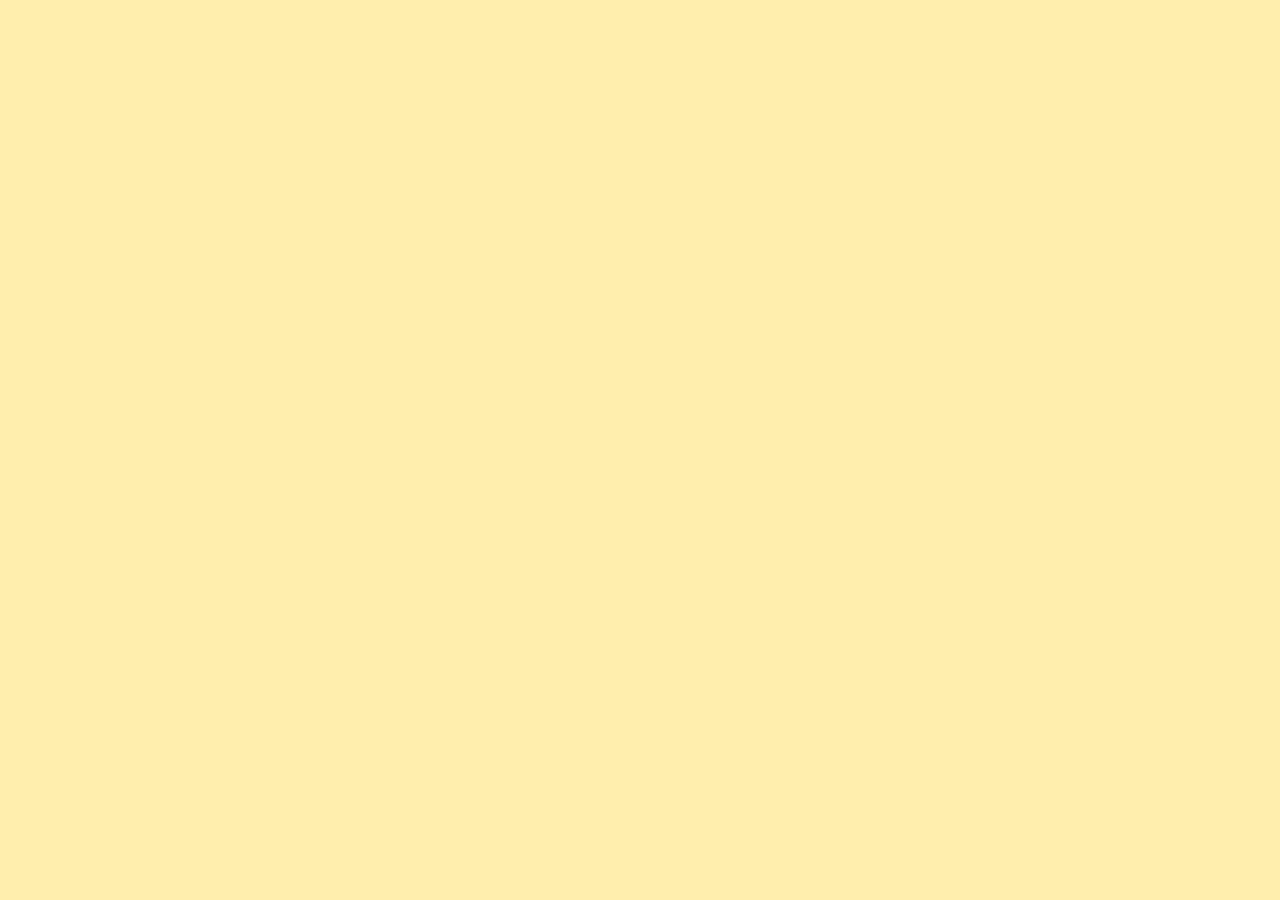
==== scrimba/image-grid.html @ 5368317b "Create boilerplate for image-grid example" ====
<!DOCTYPE html>
<html lang="en">
<head>
    <meta charset="UTF-8">
    <meta name="viewport" content="width=device-width, initial-scale=1.0">
    <title>REsponsive Image Grid</title>
    <link rel="stylesheet" href="./css/basic.css">
    <link rel="stylesheet" href="./css/image-grid.css">
</head>
<body>
    
</body>
</html>
---- scrimba/css/basic.css ----
.container > div {
    display: flex;
    justify-content: center;
    align-items: center;
    font-size: 2em;
    color: #ffeead;
}

html, body {
  background-color: #ffeead;
  box-sizing: border-box;
  height: 100%;
  padding: 10px;
  margin: 0px;
}

.container > div:nth-child(1n) {
  background-color: #96ceb4;	
}

.container > div:nth-child(3n) {
  background-color: #88d8b0;
}

.container > div:nth-child(2n) {
      background-color: #ff6f69;
}

.container > div:nth-child(4n) {
      background-color: #ffcc5c;
}

a {
    text-decoration: none;
    color: inherit;
}
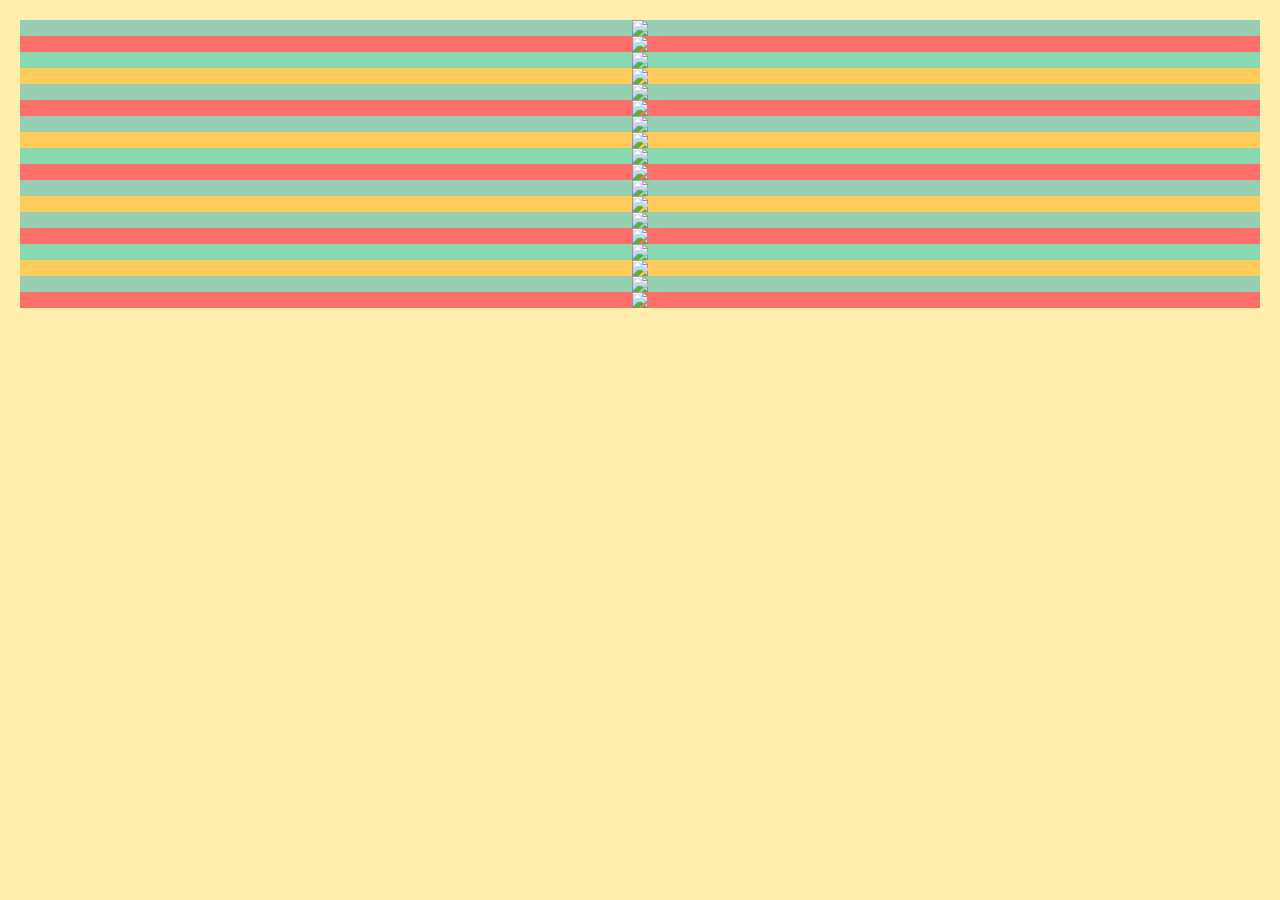
==== commit 291789fb: "Create HTML markup for the image-grid example" ====
--- a/scrimba/image-grid.html
+++ b/scrimba/image-grid.html
@@ -8,6 +8,25 @@
     <link rel="stylesheet" href="./css/image-grid.css">
 </head>
 <body>
-    
+    <div class="container">
+        <div><img src="img/normal1.jpg"/></div>
+        <div class="vertical"><img src="img/vertical1.jpg"/></div>
+        <div class="horizontal"><img src="img/horizontal1.jpg"/></div>
+        <div><img src="img/normal2.jpg"/></div>
+        <div><img src="img/normal3.jpg"/></div>
+        <div class="big"><img src="img/big1.jpg"/></div>
+        <div><img src="img/normal4.jpg"/></div>
+        <div class="vertical"><img src="img/vertical2.jpg"/></div>
+        <div><img src="img/normal5.jpg"/></div>
+        <div class="horizontal"><img src="img/horizontal2.jpg"/></div>
+        <div><img src="img/normal6.jpg"/></div>
+        <div class="big"><img src="img/big2.jpg"/></div>
+        <div><img src="img/normal7.jpg"/></div>
+        <div class="horizontal"><img src="img/horizontal3.jpg"/></div>
+        <div><img src="img/normal8.jpg"/></div>
+        <div class="big"><img src="img/big3.jpg"/></div>
+        <div><img src="img/normal9.jpg"/></div>
+        <div class="vertical"><img src="img/vertical3.jpg"/></div>
+    </div>
 </body>
 </html>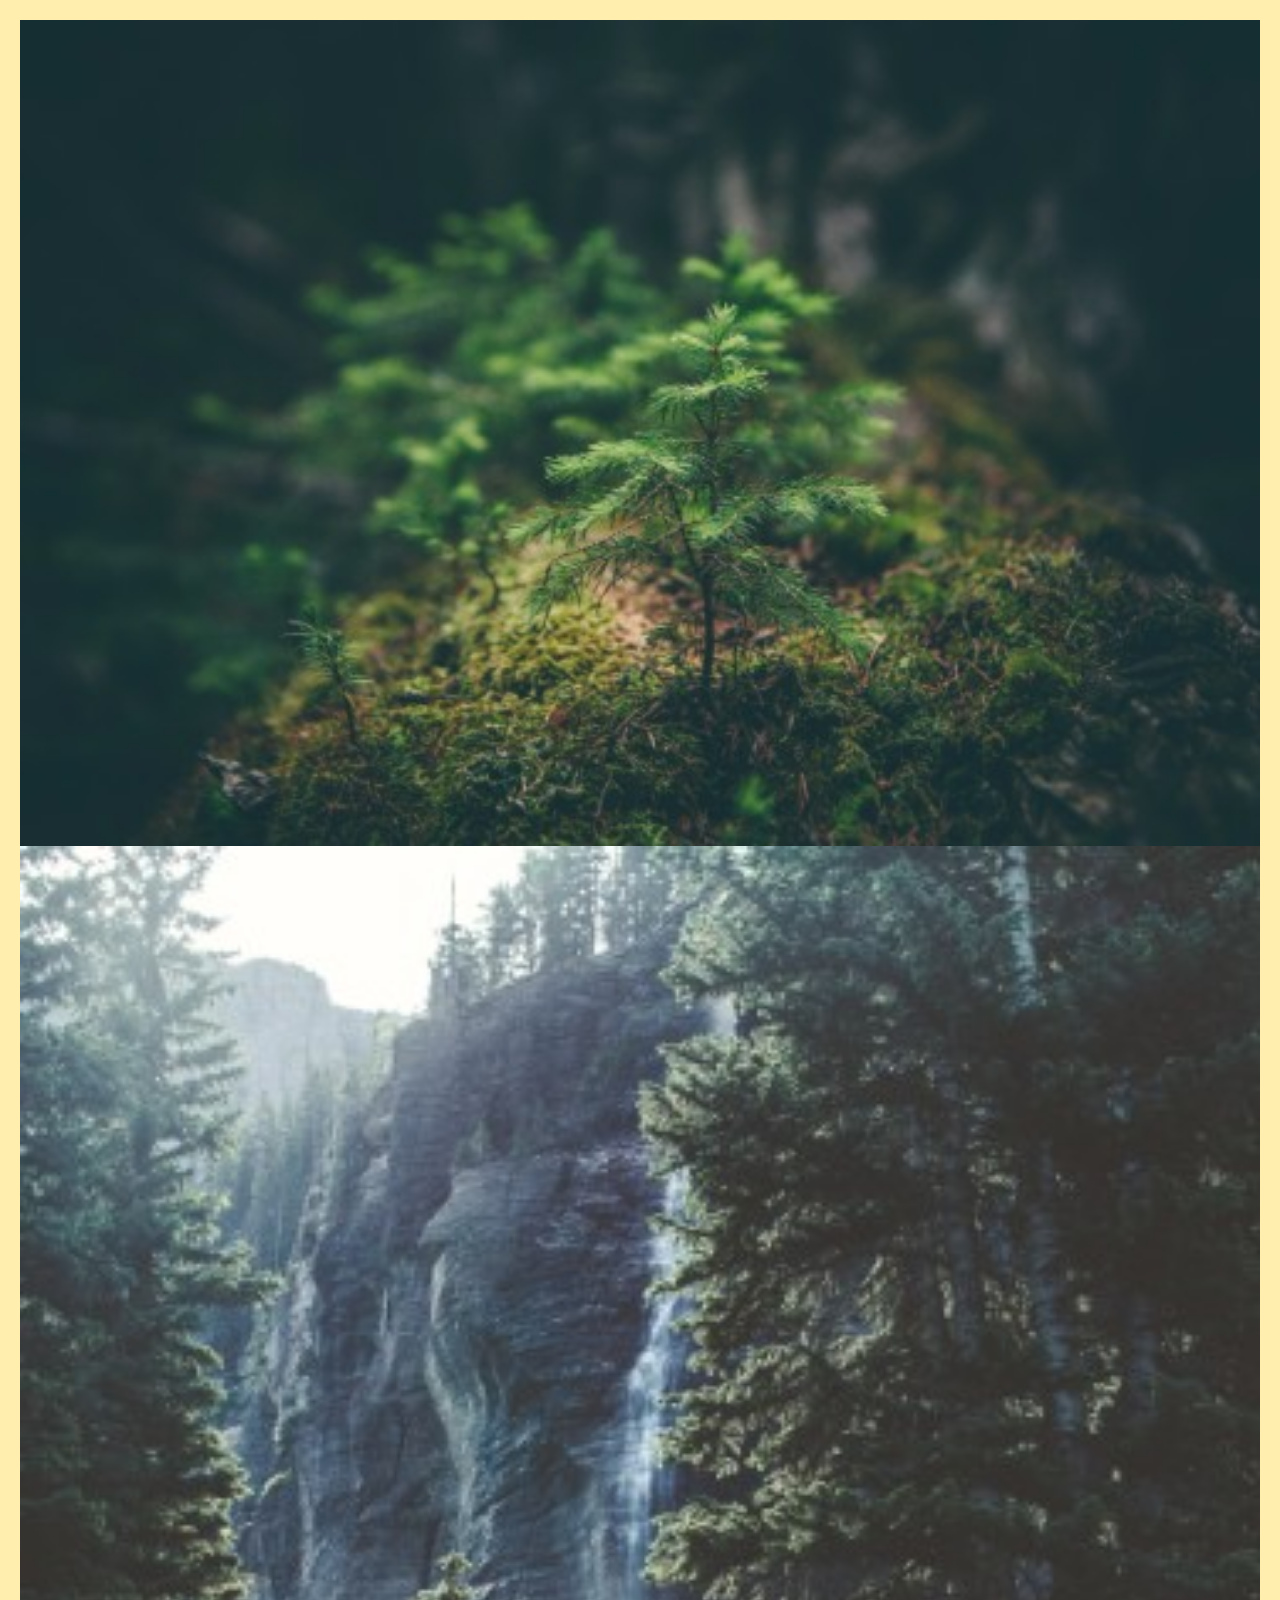
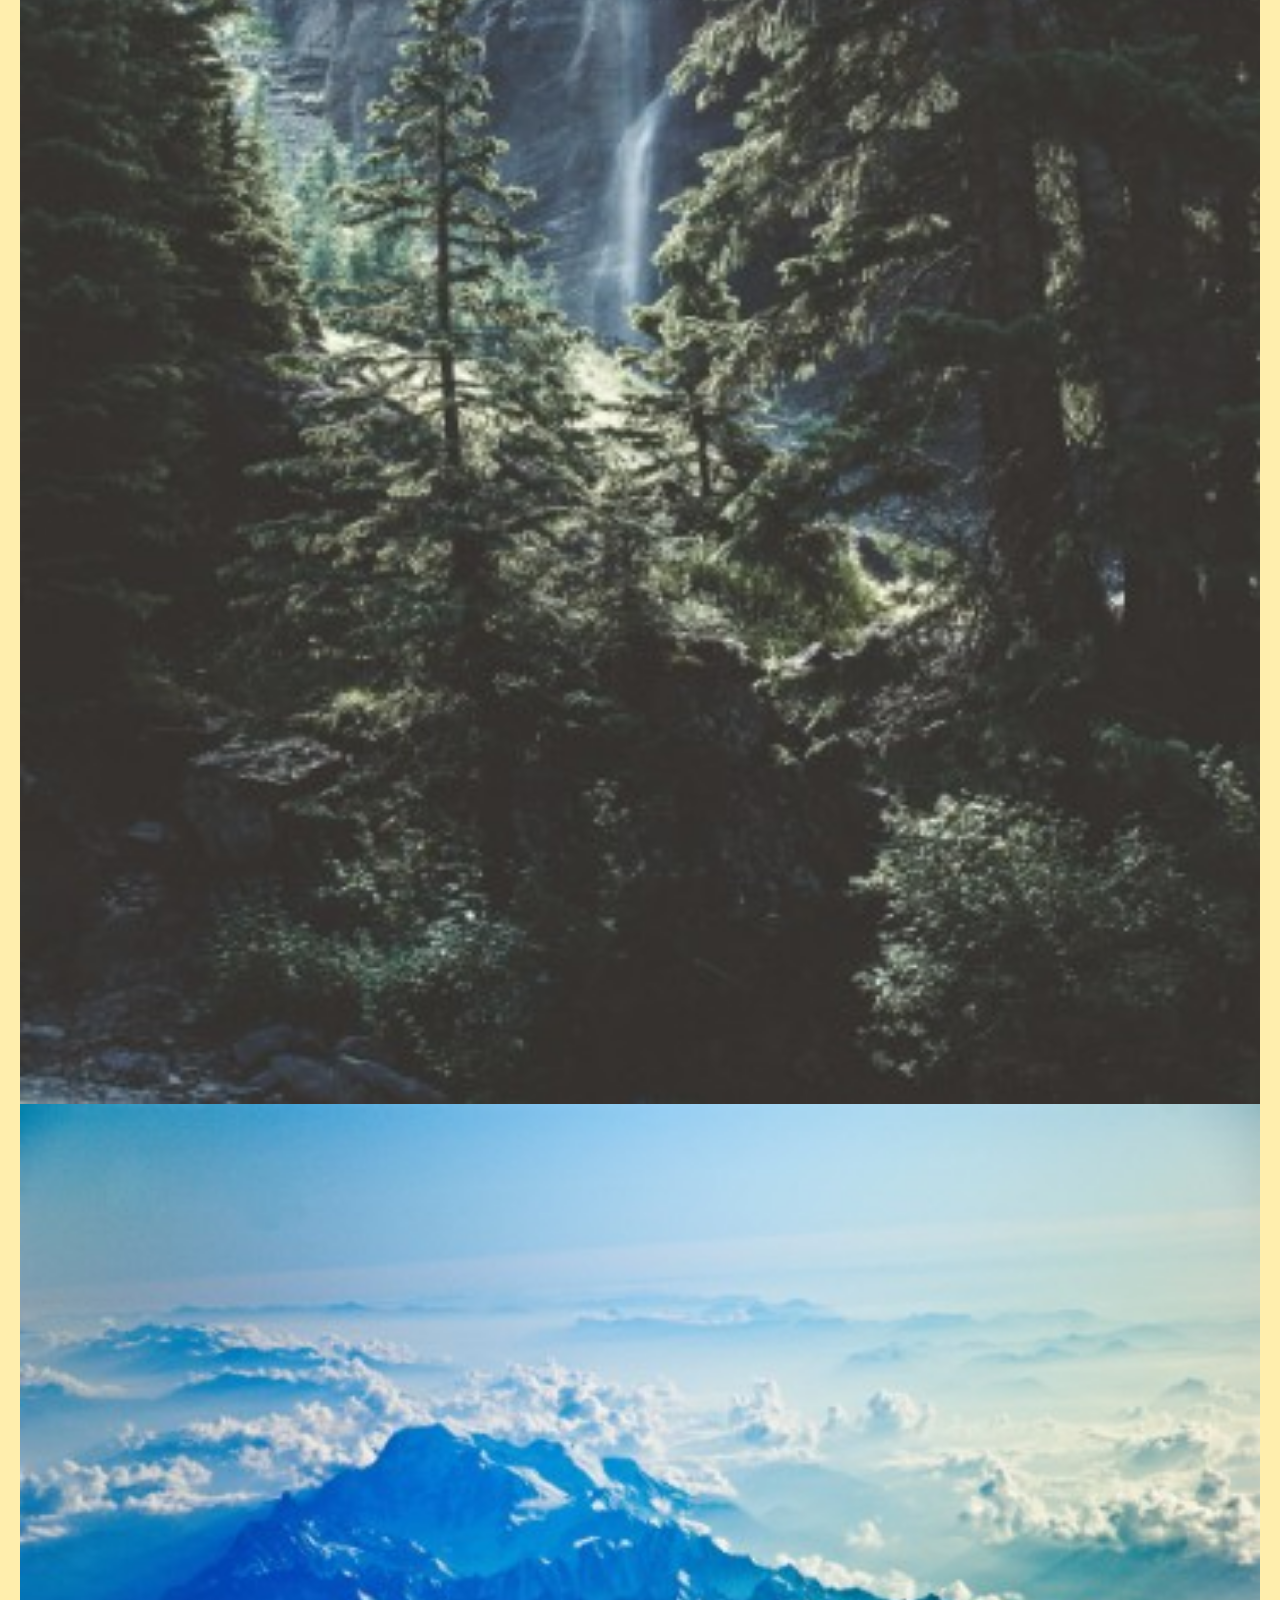
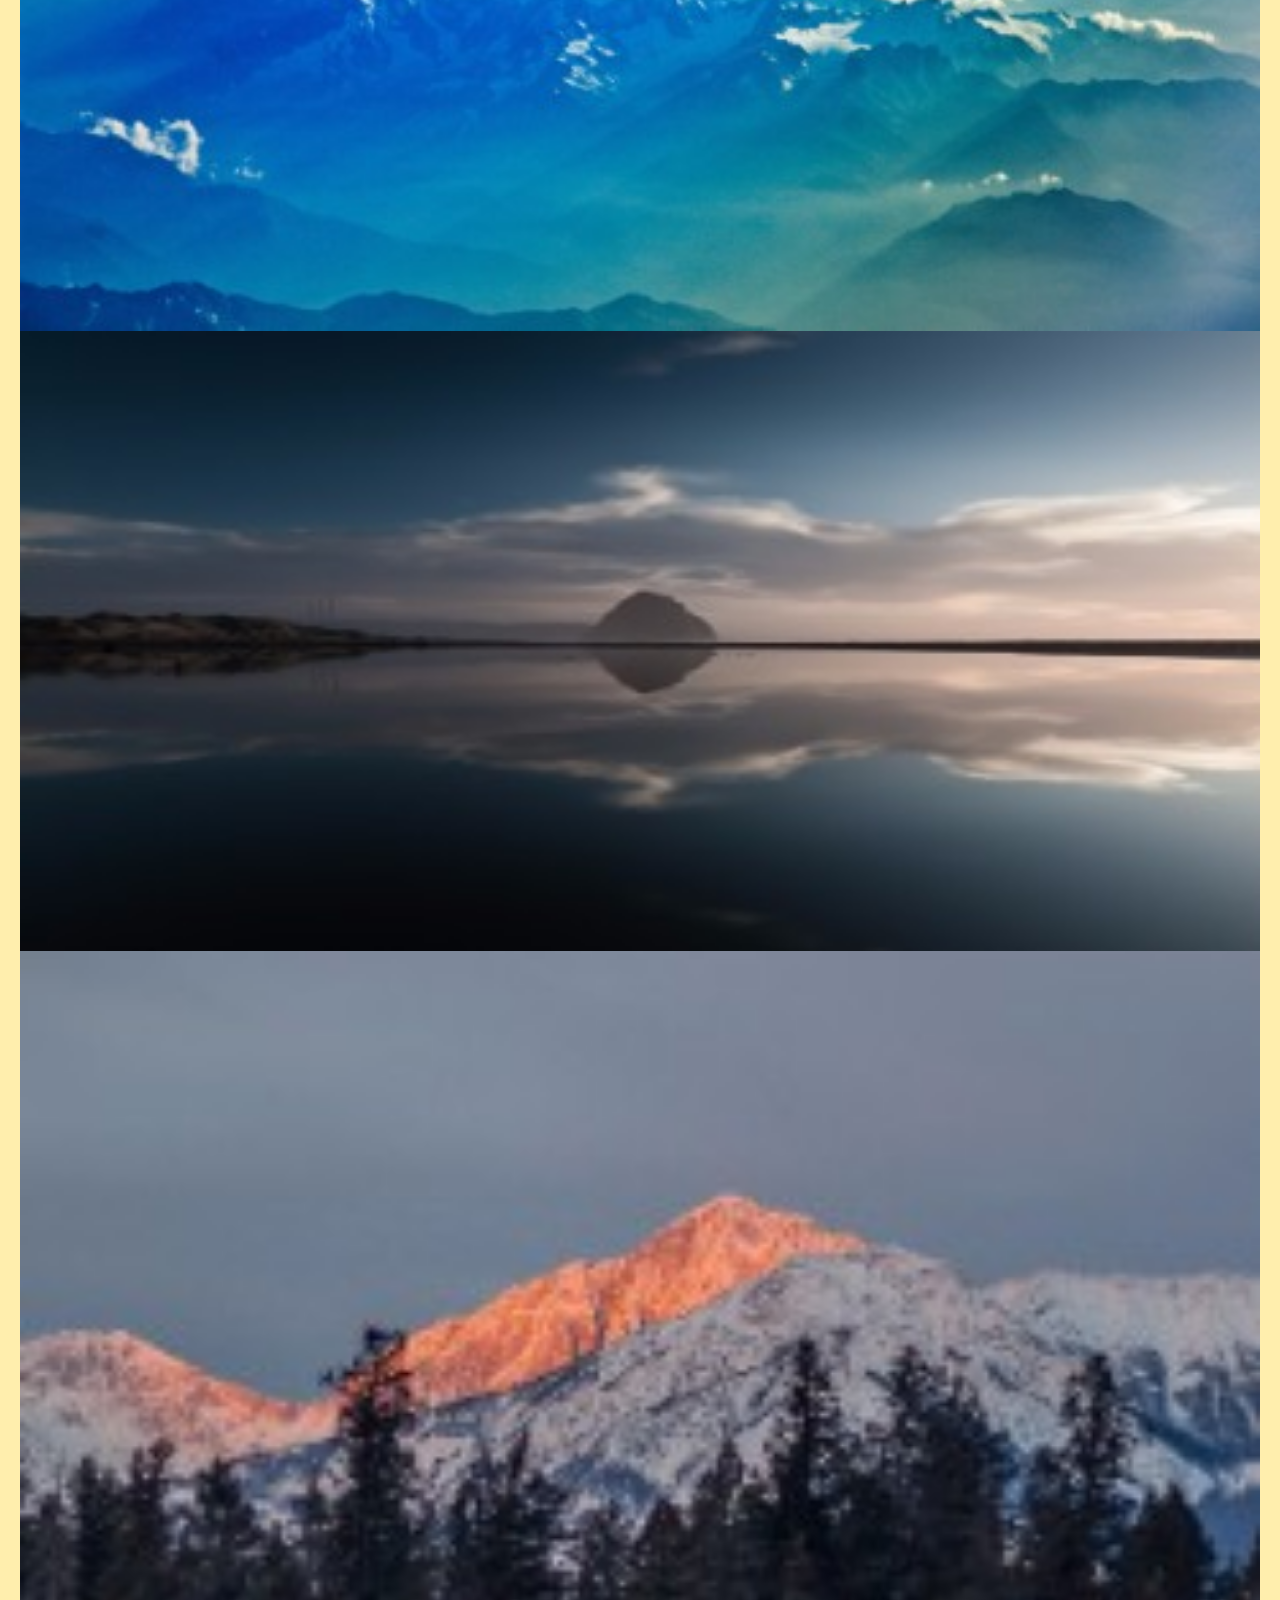
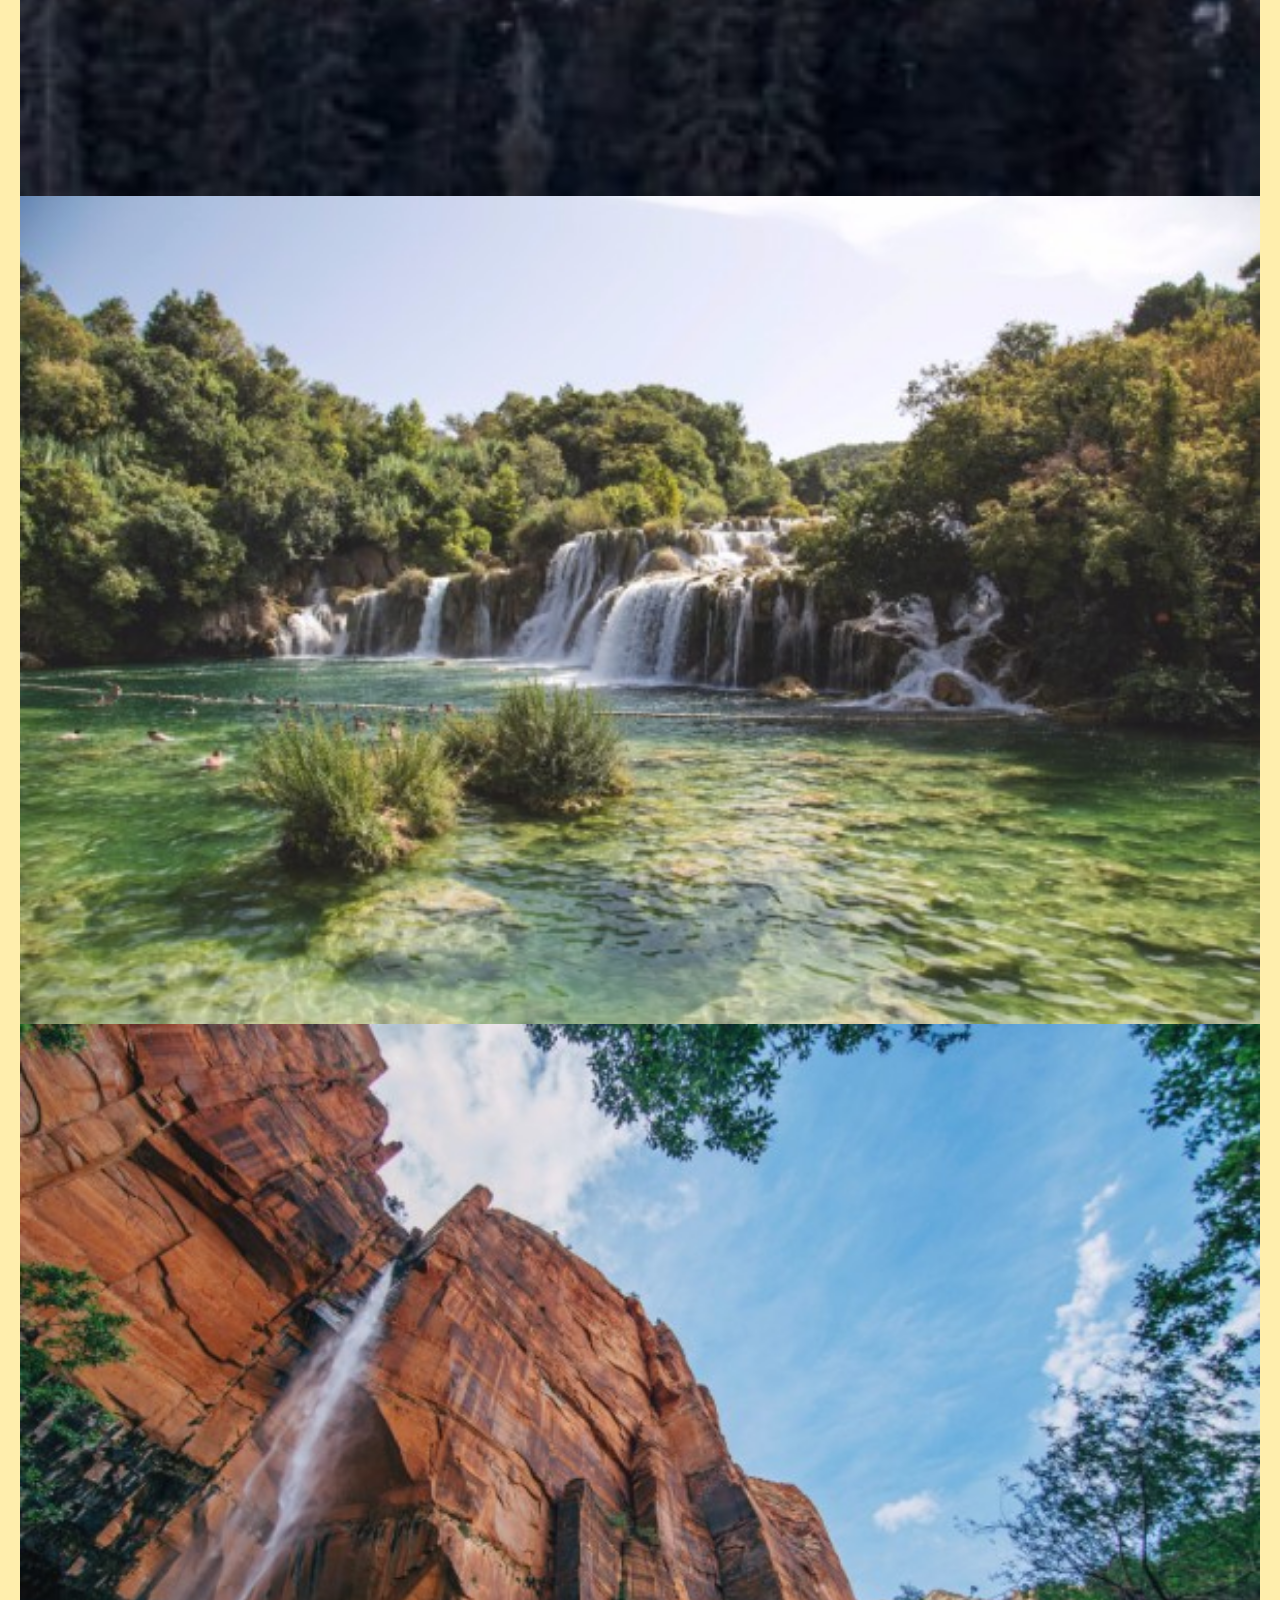
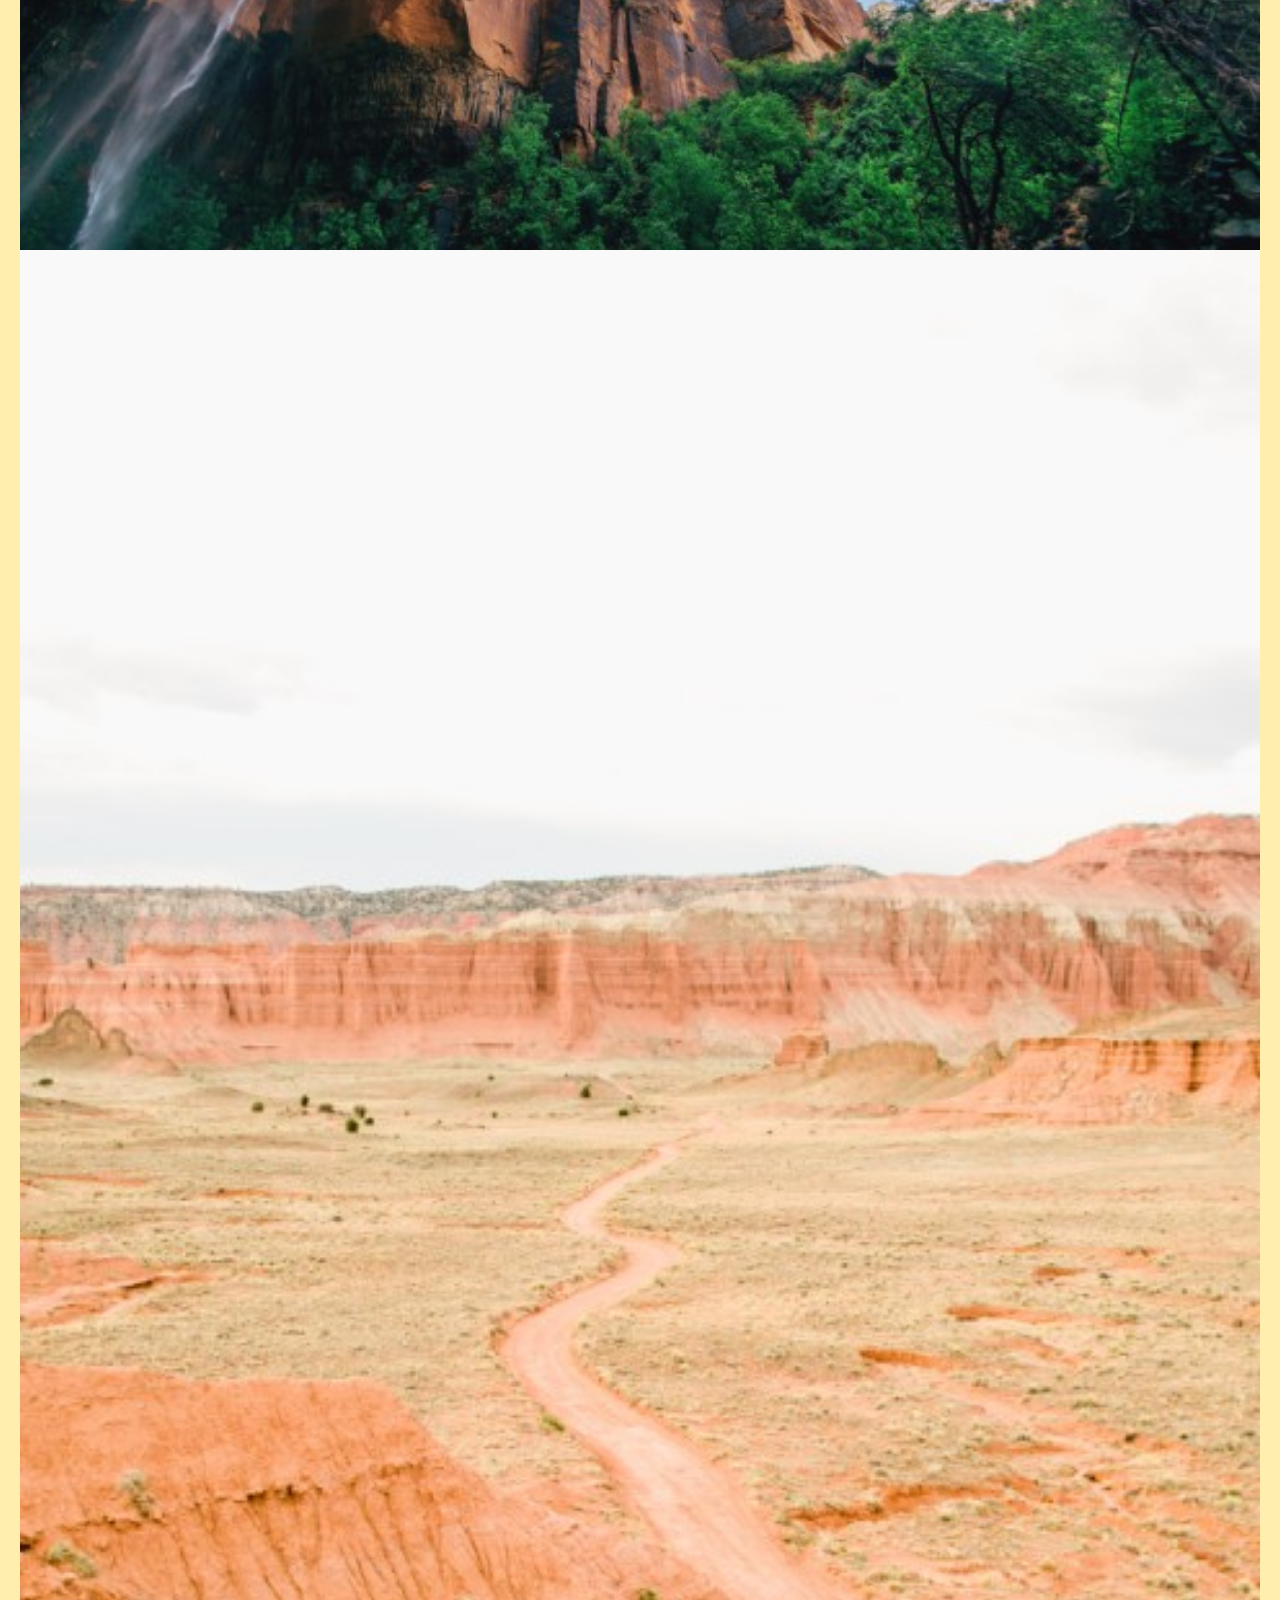
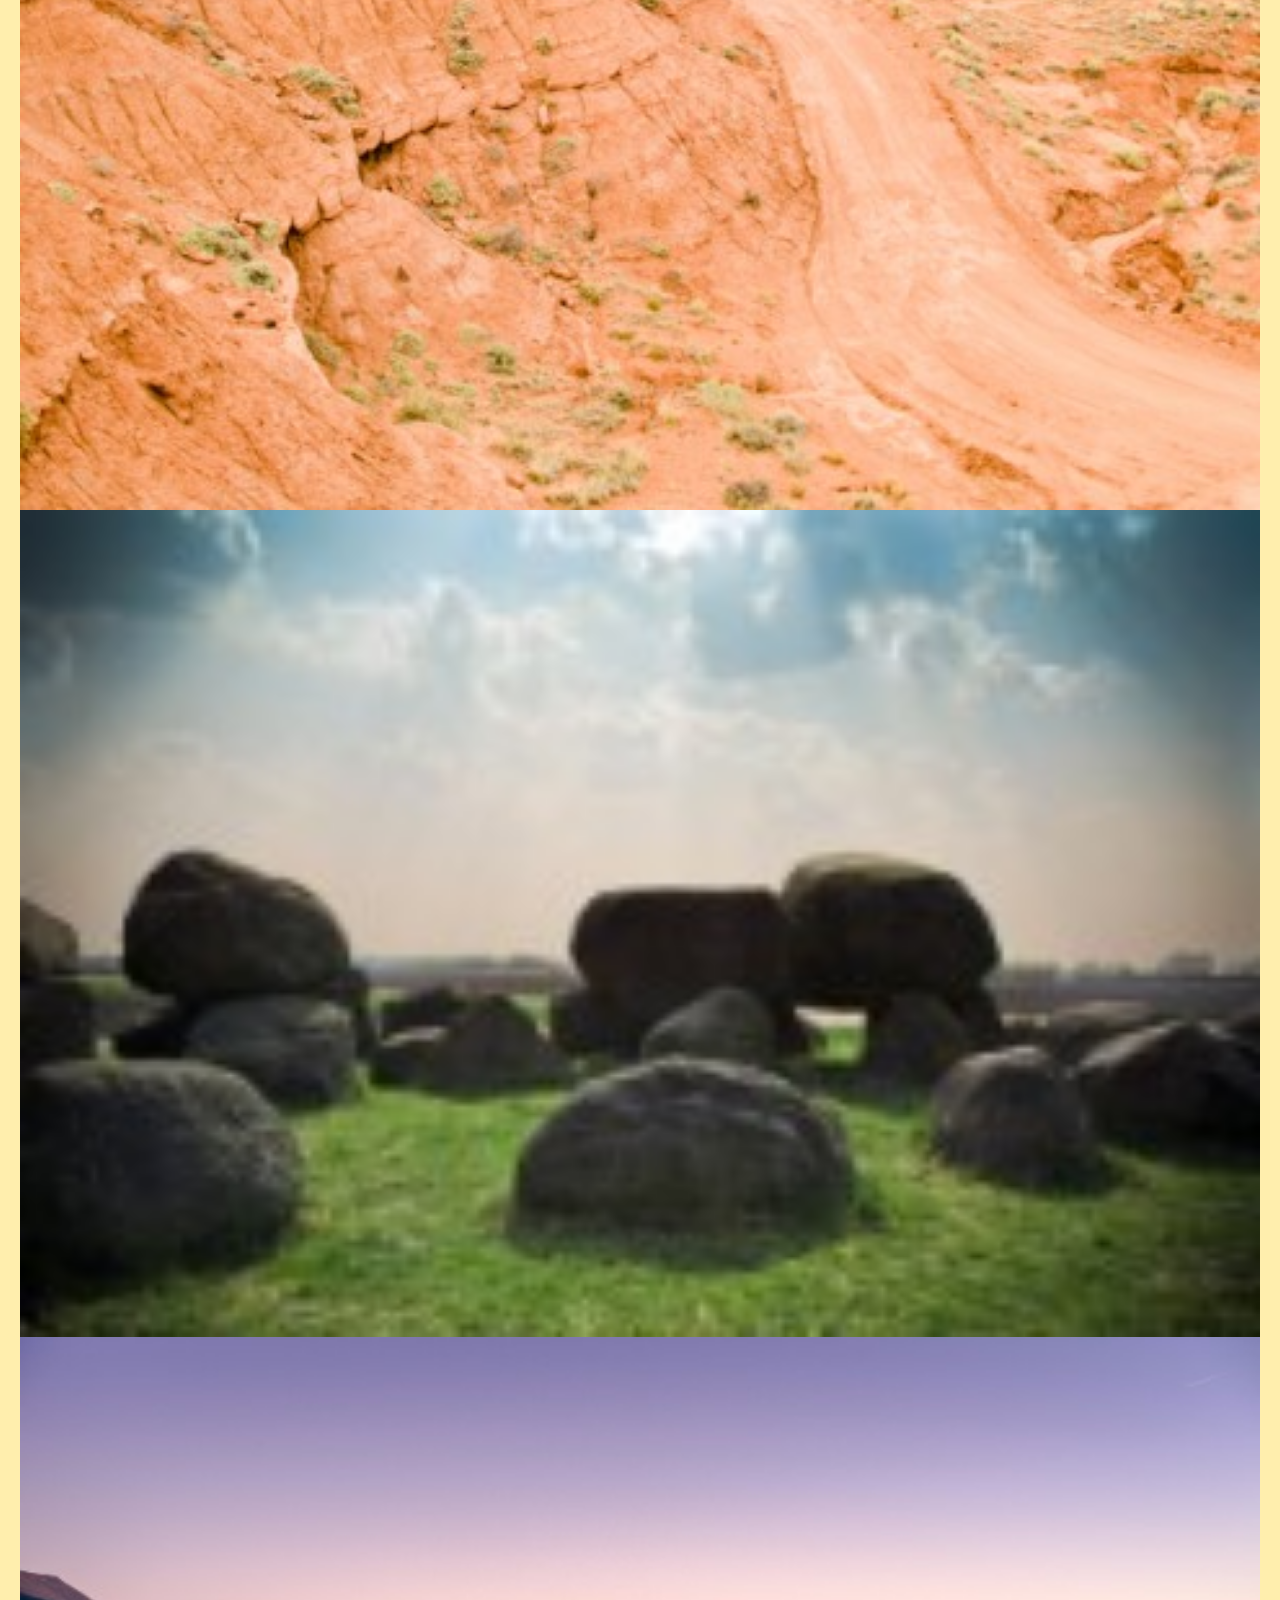
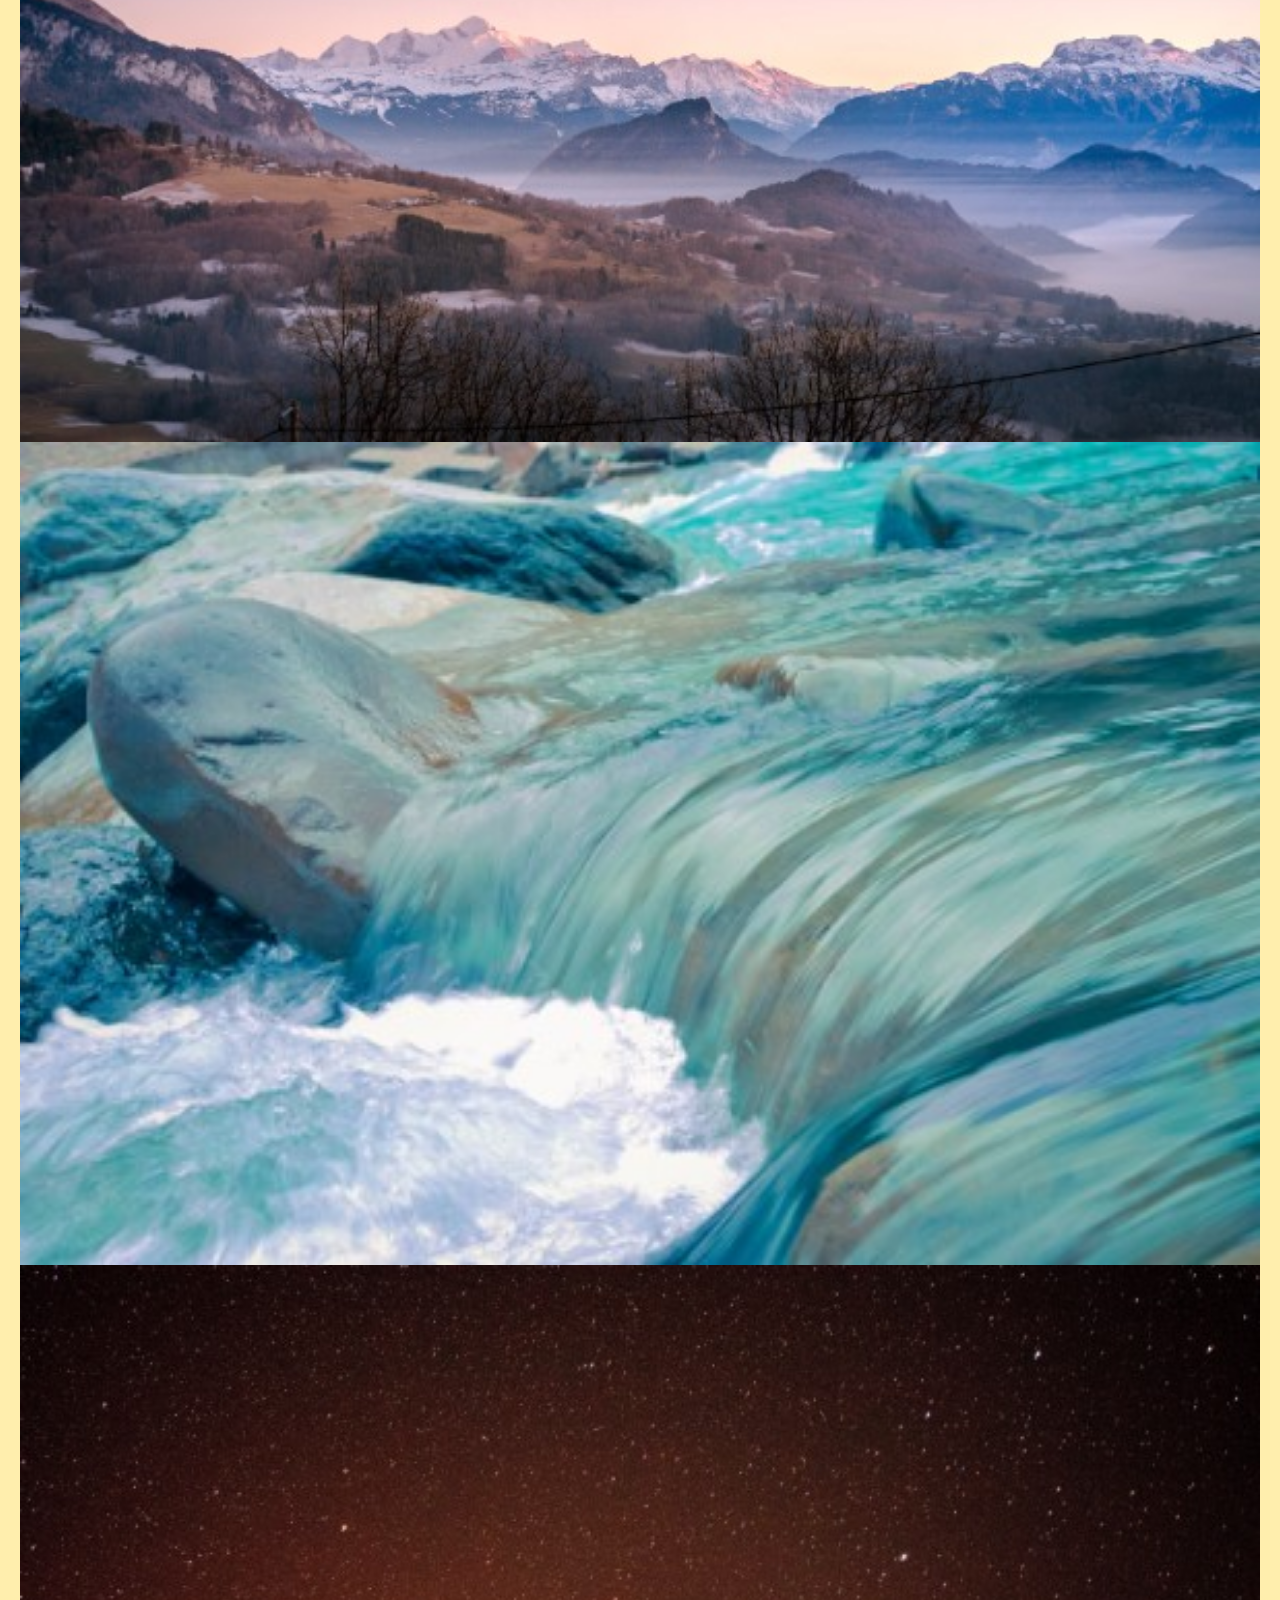
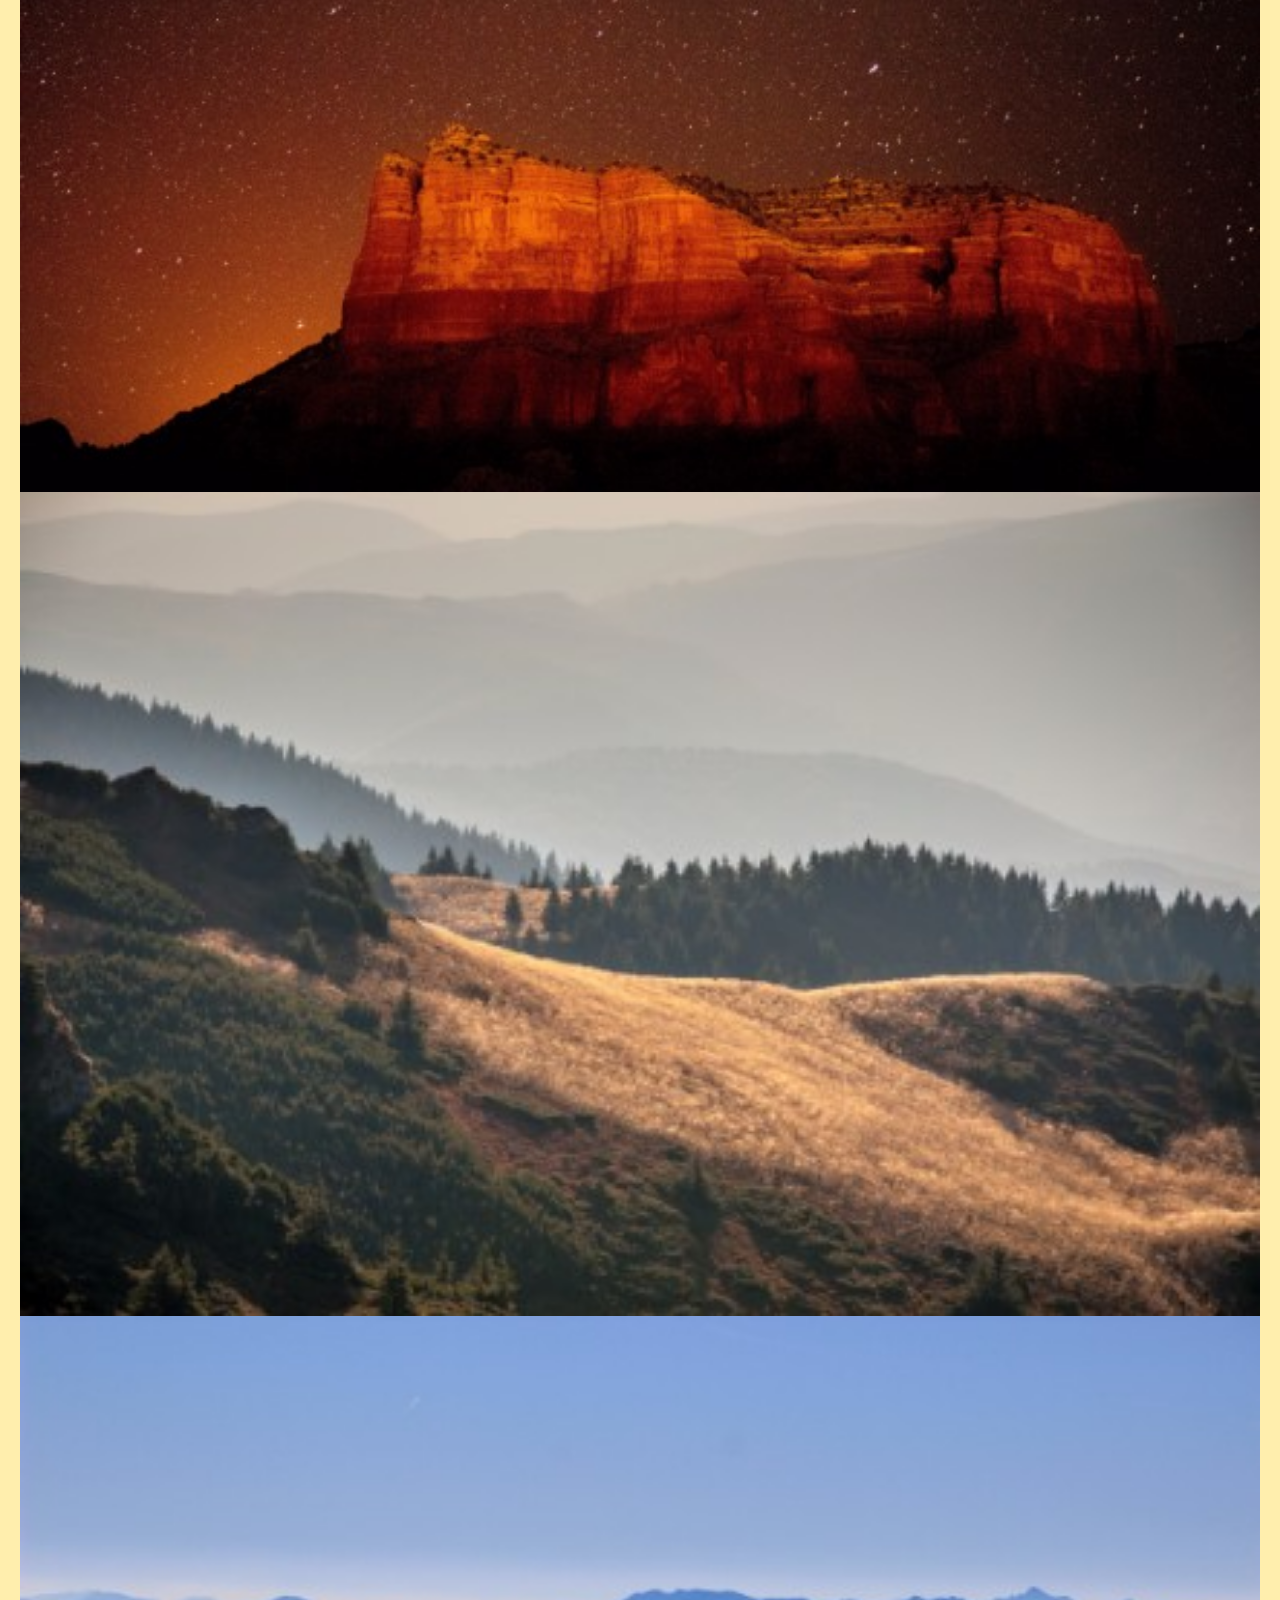
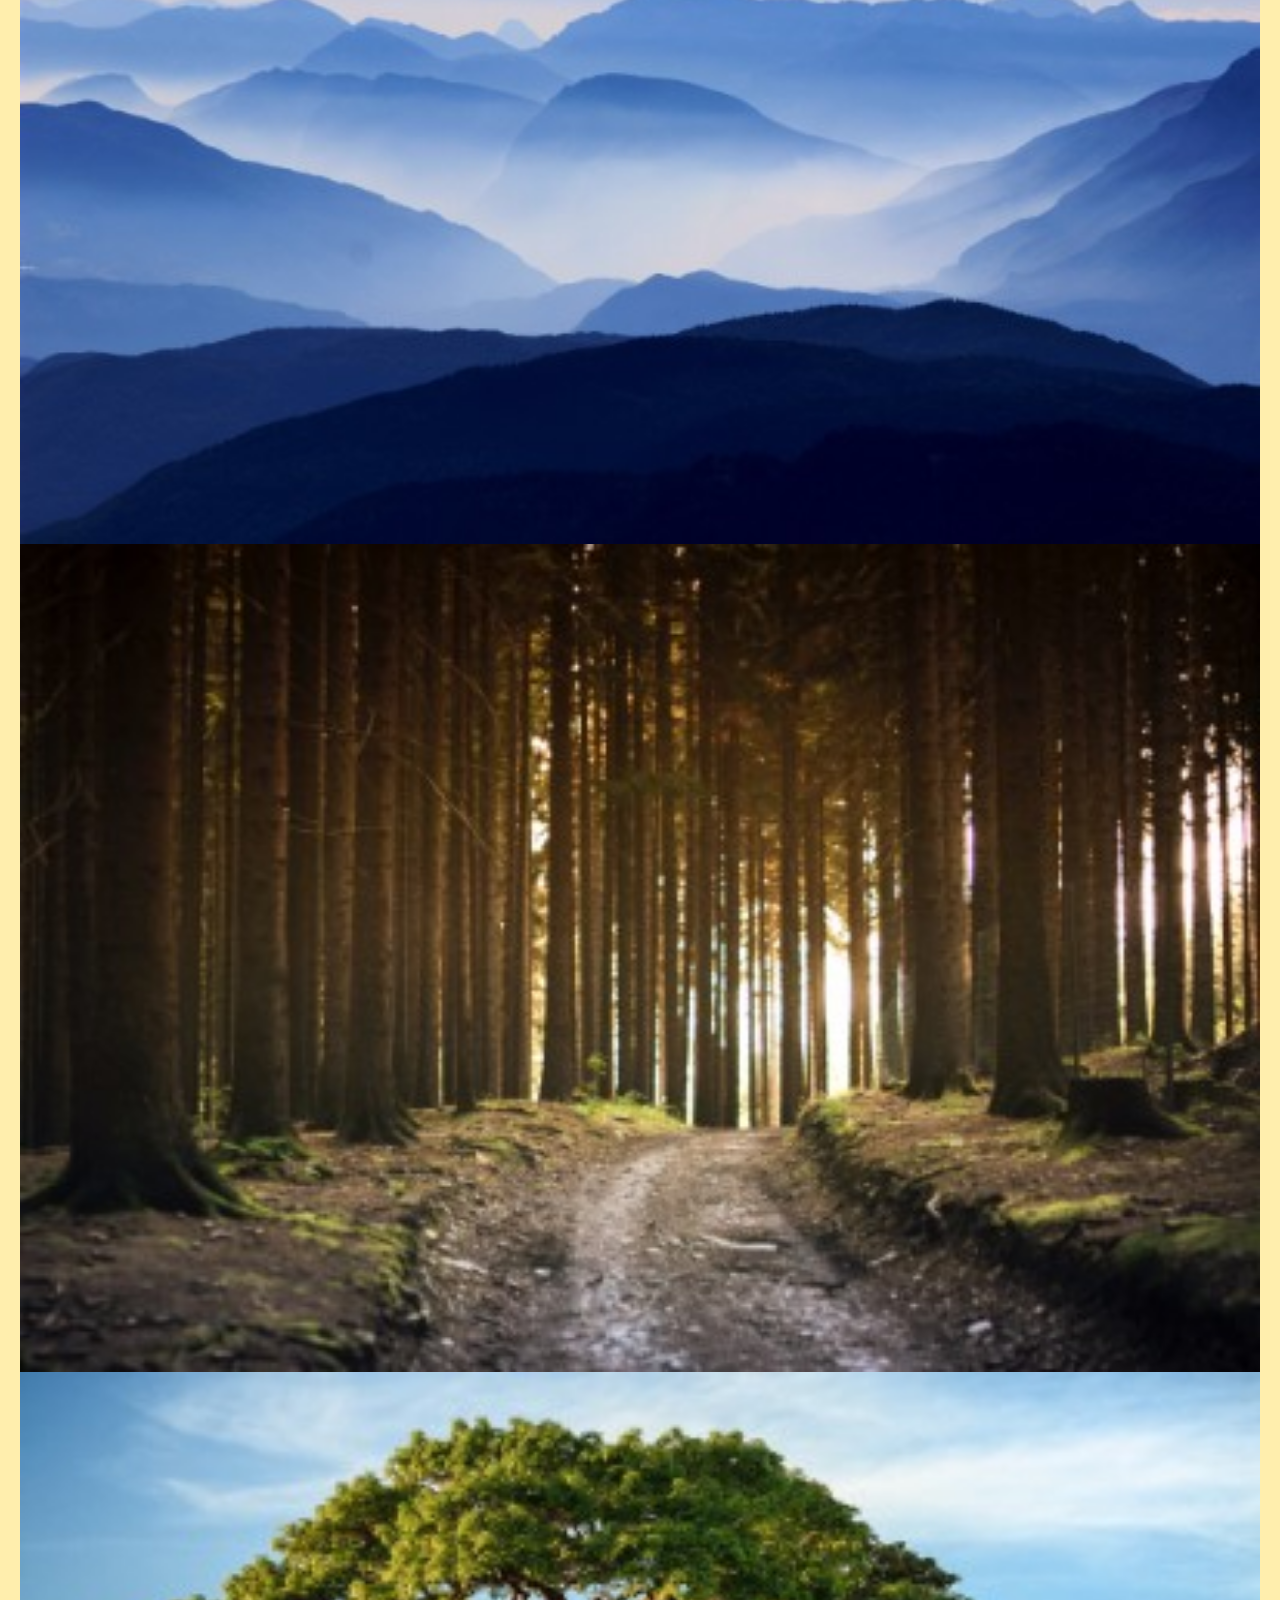
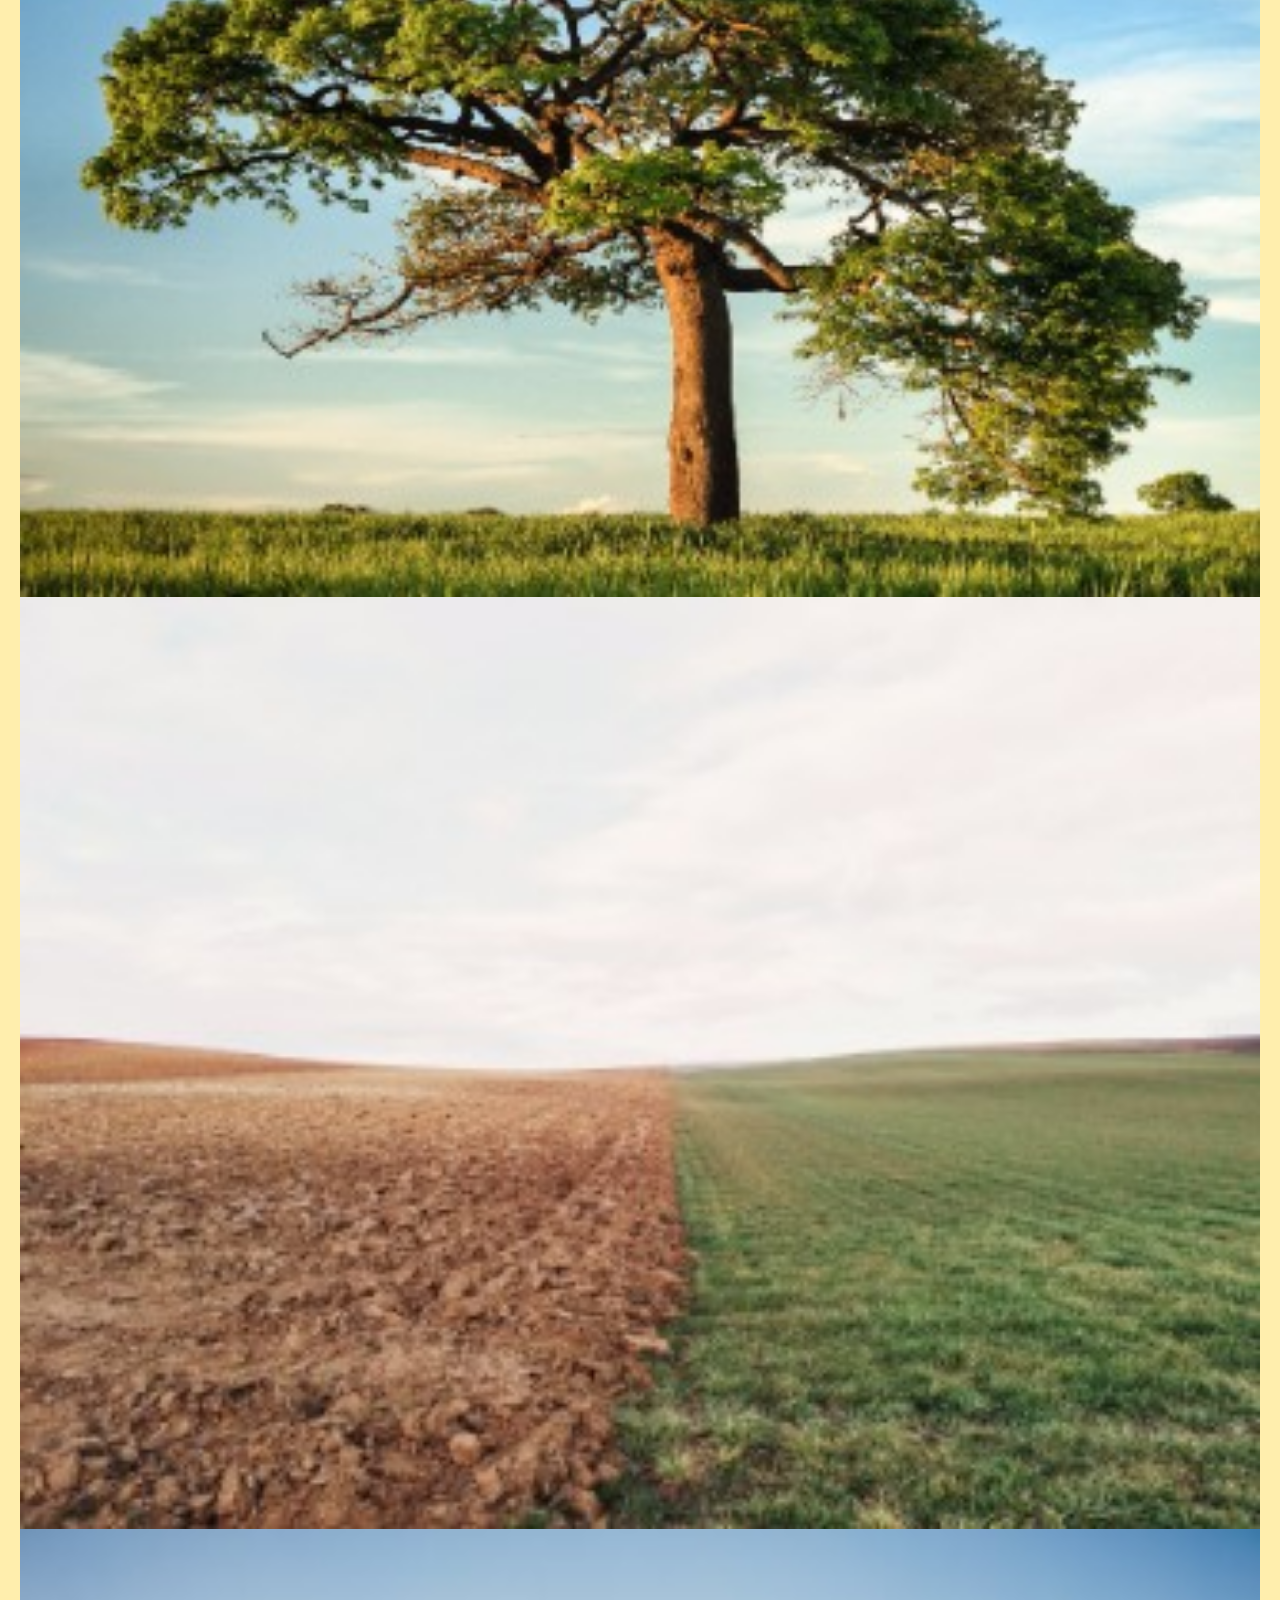
==== commit a2402cda: "Style the images" ====
--- a/scrimba/image-grid.html
+++ b/scrimba/image-grid.html
@@ -9,24 +9,24 @@
 </head>
 <body>
     <div class="container">
-        <div><img src="img/normal1.jpg"/></div>
-        <div class="vertical"><img src="img/vertical1.jpg"/></div>
-        <div class="horizontal"><img src="img/horizontal1.jpg"/></div>
-        <div><img src="img/normal2.jpg"/></div>
-        <div><img src="img/normal3.jpg"/></div>
-        <div class="big"><img src="img/big1.jpg"/></div>
-        <div><img src="img/normal4.jpg"/></div>
-        <div class="vertical"><img src="img/vertical2.jpg"/></div>
-        <div><img src="img/normal5.jpg"/></div>
-        <div class="horizontal"><img src="img/horizontal2.jpg"/></div>
-        <div><img src="img/normal6.jpg"/></div>
-        <div class="big"><img src="img/big2.jpg"/></div>
-        <div><img src="img/normal7.jpg"/></div>
-        <div class="horizontal"><img src="img/horizontal3.jpg"/></div>
-        <div><img src="img/normal8.jpg"/></div>
-        <div class="big"><img src="img/big3.jpg"/></div>
-        <div><img src="img/normal9.jpg"/></div>
-        <div class="vertical"><img src="img/vertical3.jpg"/></div>
+        <div><img src="./images/normal1.jpg"/></div>
+        <div class="vertical"><img src="./images/vertical1.jpg"/></div>
+        <div class="horizontal"><img src="./images/horizontal1.jpg"/></div>
+        <div><img src="./images/normal2.jpg"/></div>
+        <div><img src="./images/normal3.jpg"/></div>
+        <div class="big"><img src="./images/big1.jpg"/></div>
+        <div><img src="./images/normal4.jpg"/></div>
+        <div class="vertical"><img src="./images/vertical2.jpg"/></div>
+        <div><img src="./images/normal5.jpg"/></div>
+        <div class="horizontal"><img src="./images/horizontal2.jpg"/></div>
+        <div><img src="./images/normal6.jpg"/></div>
+        <div class="big"><img src="./images/big2.jpg"/></div>
+        <div><img src="./images/normal7.jpg"/></div>
+        <div class="horizontal"><img src="./images/horizontal3.jpg"/></div>
+        <div><img src="./images/normal8.jpg"/></div>
+        <div class="big"><img src="./images/big3.jpg"/></div>
+        <div><img src="./images/normal9.jpg"/></div>
+        <div class="vertical"><img src="./images/vertical3.jpg"/></div>
     </div>
 </body>
 </html>--- a/scrimba/css/image-grid.css
+++ b/scrimba/css/image-grid.css
@@ -0,0 +1,9 @@
+.container {
+    display: grid;
+}
+
+img {
+    width: 100%;
+    height: 100%;
+    object-fit: cover;
+}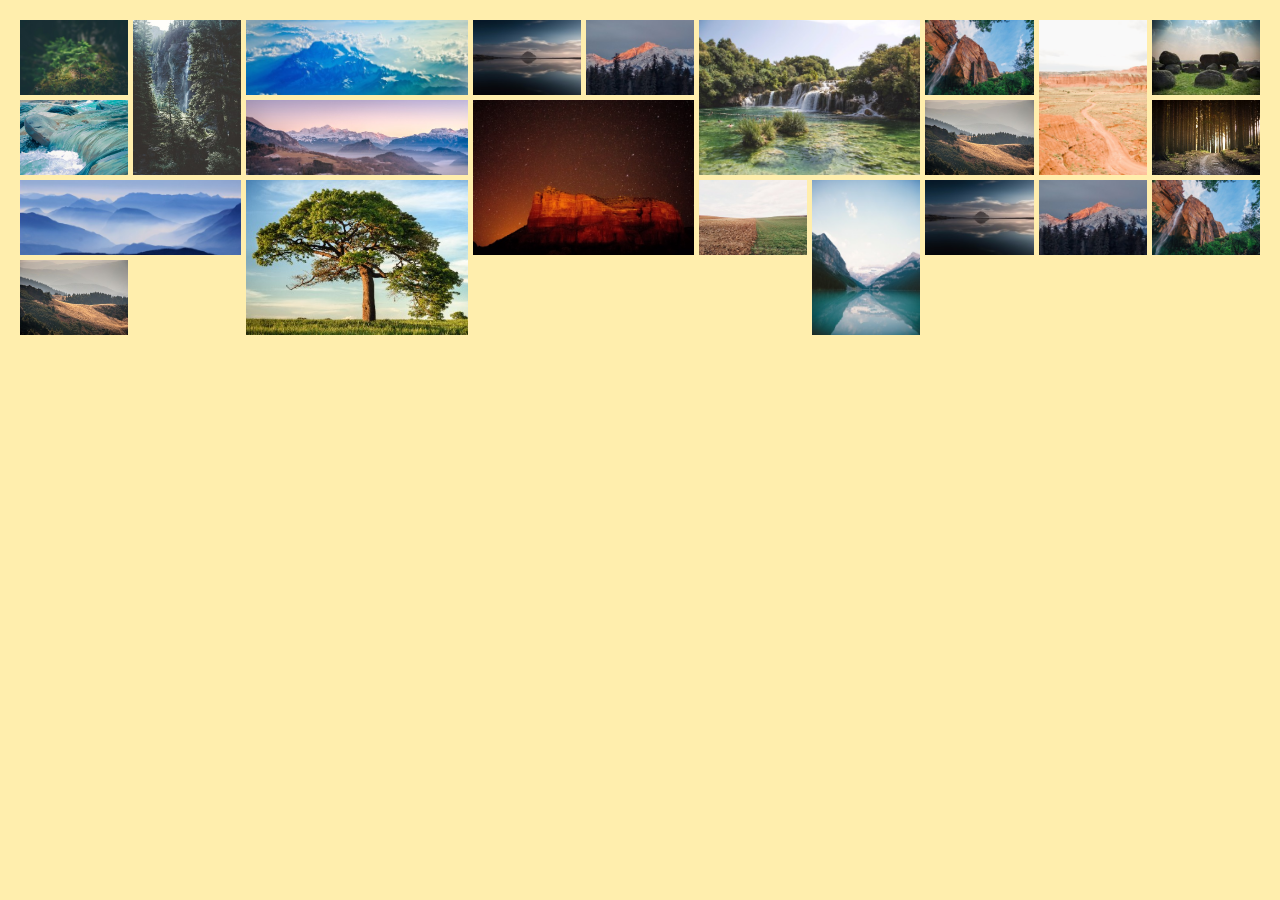
==== commit 1266326f: "Add more normal sized images" ====
--- a/scrimba/image-grid.html
+++ b/scrimba/image-grid.html
@@ -27,6 +27,10 @@
         <div class="big"><img src="./images/big3.jpg"/></div>
         <div><img src="./images/normal9.jpg"/></div>
         <div class="vertical"><img src="./images/vertical3.jpg"/></div>
+        <div><img src="./images/normal2.jpg"/></div>
+        <div><img src="./images/normal3.jpg"/></div>
+        <div><img src="./images/normal4.jpg"/></div>
+        <div><img src="./images/normal7.jpg"/></div>
     </div>
 </body>
 </html>--- a/scrimba/css/basic.css
+++ b/scrimba/css/basic.css
@@ -33,4 +33,10 @@
 a {
     text-decoration: none;
     color: inherit;
+}
+
+img {
+  width: 100%;
+  height: 100%;
+  object-fit: cover;
 }--- a/scrimba/css/image-grid.css
+++ b/scrimba/css/image-grid.css
@@ -1,9 +1,20 @@
 .container {
     display: grid;
+    grid-template-columns: repeat(auto-fit, minmax(100px, 1fr));
+    grid-auto-rows: 75px;
+    grid-auto-flow: dense;
+    gap: 5px;
 }
 
-img {
-    width: 100%;
-    height: 100%;
-    object-fit: cover;
+.horizontal {
+    grid-column: auto / span 2;
+}
+
+.vertical {
+    grid-row: span 2;
+}
+
+.big {
+    grid-row: span 2;
+    grid-column: span 2;
 }